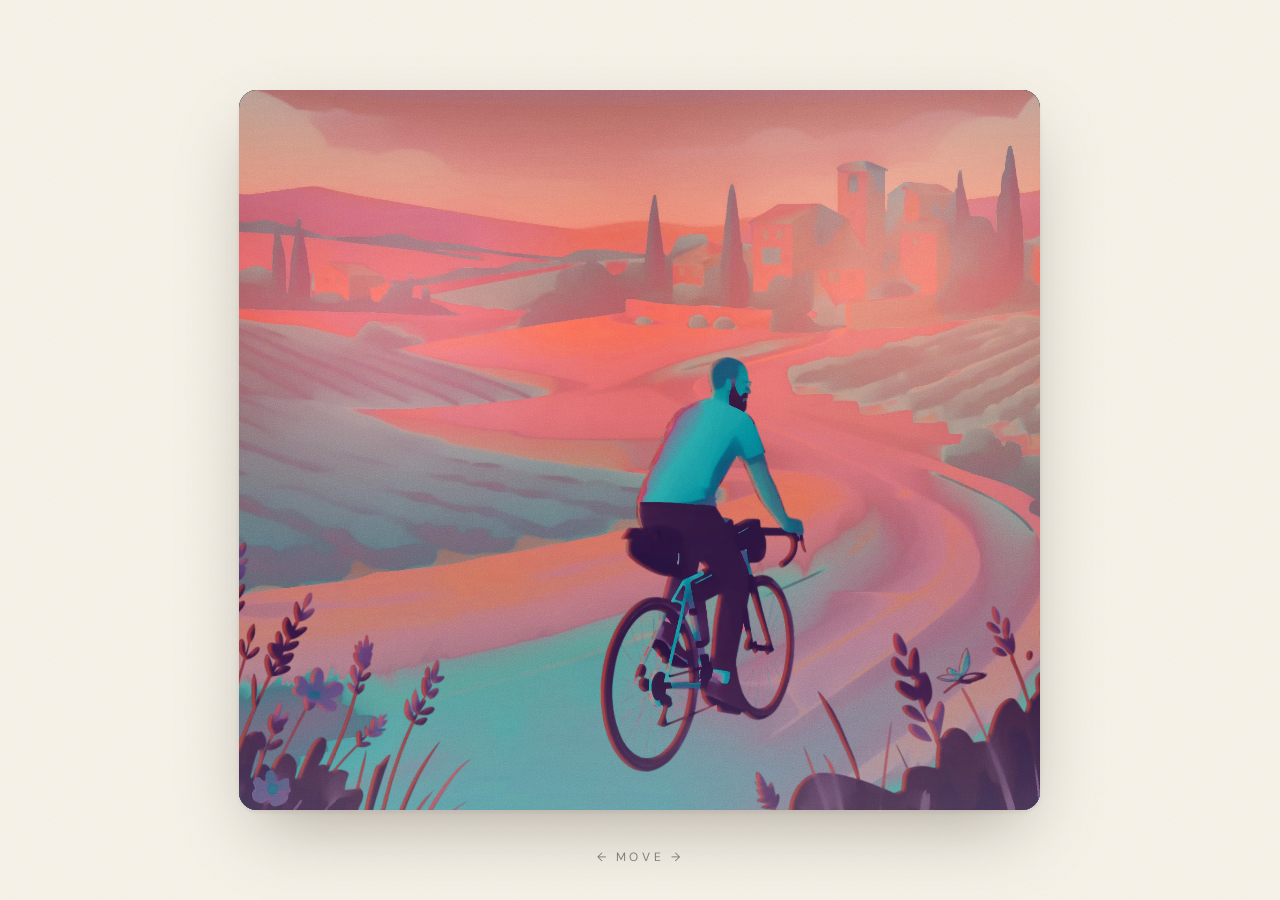
==== portrait/index.html @ 91ea27a9 "Add files via upload" ====
<!doctype html>
<html lang="en">
<head>
<meta charset="utf-8">
<meta name="viewport" content="width=device-width, initial-scale=1">
<title>My Approach · Paul Tinker</title>
<link rel="preconnect" href="https://fonts.googleapis.com">
<link rel="preconnect" href="https://fonts.gstatic.com" crossorigin>
<link href="https://fonts.googleapis.com/css2?family=DM+Serif+Text:ital@0;1&family=DM+Sans:wght@400;500;700&display=swap" rel="stylesheet">
<!-- inside the homepage timeline: switch to the embedded layout before the first paint, so the
     standalone layout never flashes up on load -->
<script>try { if (window.parent !== window) document.documentElement.classList.add('is-embedded'); } catch (e) { document.documentElement.classList.add('is-embedded'); }</script>
<link rel="stylesheet" href="style.css?v=14">
</head>
<body>
<main class="portrait" id="portrait" style="--mix:1">

  <!-- Phones get two flat pictures instead of the interactive frame -->
  <figure class="flat flat--desk">
    <picture>
      <source type="image/avif" srcset="img/flat-desk.avif?v=3">
      <source type="image/webp" srcset="img/flat-desk.webp?v=3">
      <img src="img/flat-desk.jpg?v=3" width="900" height="809" alt="Paul at his desk, working on a laptop" loading="lazy" decoding="async">
    </picture>
  </figure>

  <div class="frame" id="frame">
    <div class="tilt" id="tilt">
      <!-- Left: at the desk -->
      <div class="scene scene--desk" id="desk">
        <div class="layer" data-key="desk-bg" data-depth="0.35" style="left:-9.529%;top:-5.0%;width:119.058%;height:110.0%">
          <picture>
            <source type="image/avif" srcset="img/desk-bg.avif">
            <source type="image/webp" srcset="img/desk-bg.webp">
            <img src="img/desk-bg.jpg" width="1780" height="1478" alt="" loading="lazy" decoding="async">
          </picture>
        </div>
        <div class="layer" data-key="screens" data-depth="1" style="left:10.416%;top:6.68%;width:83.645%;height:61.658%">
          <div class="float">
          <picture>
            <source type="image/avif" srcset="img/screens.avif">
            <source type="image/webp" srcset="img/screens.webp">
            <img src="img/screens.png" width="1250" height="828" alt="" loading="lazy" decoding="async">
          </picture>
        </div>
        </div>
        <div class="layer" data-key="person" data-depth="1.7" style="left:15.291%;top:37.052%;width:69.091%;height:60.646%">
          <picture>
            <source type="image/avif" srcset="img/person.avif?v=3">
            <source type="image/webp" srcset="img/person.webp?v=3">
            <img src="img/person.png?v=3" width="1033" height="815" alt="Paul at his desk, working on a laptop" loading="lazy" decoding="async">
          </picture>
        </div>
        <div class="shade"></div>
      </div>

      <!-- Right: on the bike -->
      <div class="scene scene--bike" id="bike">
        <div class="layer" data-key="bike-bg" data-depth="0.35" style="left:-8.262%;top:-5.0%;width:116.524%;height:110.0%">
          <picture>
            <source type="image/avif" srcset="img/bike-bg.avif">
            <source type="image/webp" srcset="img/bike-bg.webp">
            <img src="img/bike-bg.jpg" width="1742" height="1478" alt="" loading="lazy" decoding="async">
          </picture>
        </div>
        <div class="layer" data-key="rider" data-depth="1.7" style="left:45%;top:37.073%;width:25.846%;height:57.583%">
          <picture>
            <source type="image/avif" srcset="img/rider.avif">
            <source type="image/webp" srcset="img/rider.webp">
            <img src="img/rider.png" width="386" height="773" alt="Paul cycling a winding road through Provence" loading="lazy" decoding="async">
          </picture>
        </div>
        <div class="layer" data-key="flowers-l" data-depth="2.8" style="left:-5.0%;top:62.312%;width:34.0%;height:41.688%">
          <picture>
            <source type="image/avif" srcset="img/flowers-l.avif">
            <source type="image/webp" srcset="img/flowers-l.webp">
            <img src="img/flowers-l.png" width="508" height="560" alt="" loading="lazy" decoding="async">
          </picture>
        </div>
        <div class="layer" data-key="flowers-r" data-depth="2.8" style="left:63.0%;top:67.028%;width:42.0%;height:36.972%">
          <picture>
            <source type="image/avif" srcset="img/flowers-r.avif">
            <source type="image/webp" srcset="img/flowers-r.webp">
            <img src="img/flowers-r.png" width="628" height="497" alt="" loading="lazy" decoding="async">
          </picture>
        </div>
        <div class="shade"></div>
      </div>

      <div class="fog" id="fog" aria-hidden="true"></div>
      <div class="haze" aria-hidden="true"></div>
      <div class="grain" aria-hidden="true"></div>
      <div class="bloom" aria-hidden="true"></div>
    </div>
  </div>

  <!-- Phones get two flat pictures instead of the interactive frame -->
  <figure class="flat flat--bike">
    <picture>
      <source type="image/avif" srcset="img/flat-bike.avif">
      <source type="image/webp" srcset="img/flat-bike.webp">
      <img src="img/flat-bike.jpg" width="900" height="809" alt="Paul cycling a winding road through Provence" loading="lazy" decoding="async">
    </picture>
  </figure>

  <p class="hint" id="hint" aria-hidden="true"><span>&larr;</span> move <span>&rarr;</span></p>
</main>
<script src="script.js?v=15"></script>
</body>
</html>
---- portrait/style.css ----
:root {
  --paper: #f7f3ea;
  --ink: #2b2a28;
  --gap: clamp(24px, 3.5vw, 64px);
  --frame-w: min(calc(100vw - 64px), calc(80vh * 1300 / 1168), 1000px);
  --radius: 18px;
  --mix: 0; /* 0 = desk in focus, 1 = bike in focus (set by script.js) */
}

* { box-sizing: border-box; }

html, body {
  margin: 0;
  height: 100%;
  background: var(--paper);
  color: var(--ink);
  font-family: "DM Sans", Helvetica, Arial, sans-serif;
  overflow: hidden;
}

/* faint paper grain */
body::before {
  content: "";
  position: fixed;
  inset: 0;
  pointer-events: none;
  opacity: .35;
  background-image: url("data:image/svg+xml;utf8,<svg xmlns='http://www.w3.org/2000/svg' width='160' height='160'><filter id='n'><feTurbulence type='fractalNoise' baseFrequency='.9' numOctaves='2' stitchTiles='stitch'/><feColorMatrix values='0 0 0 0 0.45  0 0 0 0 0.4  0 0 0 0 0.3  0 0 0 .18 0'/></filter><rect width='100%' height='100%' filter='url(%23n)'/></svg>");
}

/* Layout: the framed picture, centred (the paultinker Approach panel supplies the text) */
.portrait {
  position: relative;
  height: 100%;
  display: grid;
  grid-template-columns: 1fr;
  justify-items: center;
  align-items: center;
  gap: var(--gap);
  padding-inline: 16px;
  touch-action: pan-y;
  cursor: ew-resize;
}

.frame {
  position: relative;
  width: var(--frame-w);
  aspect-ratio: 1300 / 1168;
  perspective: 1400px;
}

.tilt {
  position: absolute;
  inset: 0;
  border-radius: var(--radius);
  overflow: hidden;
  transform-style: preserve-3d;
  will-change: transform;
  box-shadow:
    0 2px 4px rgba(40, 30, 20, .08),
    0 30px 70px -20px rgba(40, 30, 20, .35);
  background: #1d1f33;
}

.scene {
  position: absolute;
  inset: 0;
  overflow: hidden;
}

/* The bike scene sits on top and is revealed through a soft diagonal mask.
   --a / --b are pixel stops computed in script.js. */
.scene--bike {
  -webkit-mask-image: linear-gradient(var(--angle, 102deg), transparent var(--a, 100%), #000 var(--b, 100%));
          mask-image: linear-gradient(var(--angle, 102deg), transparent var(--a, 100%), #000 var(--b, 100%));
}

.layer {
  position: absolute;
  will-change: transform;
  pointer-events: none;
}
.layer picture, .layer img,
.layer .float, .layer .drone {
  display: block;
  width: 100%;
  height: 100%;
}
.layer img { object-fit: fill; }
/* pre-blurred copy (added by script.js) under the sharp picture; it overhangs the layer by its margin */
.layer picture { position: relative; will-change: opacity; }
.layer .float { position: relative; }
.layer img.blur { position: absolute; display: block; max-width: none; pointer-events: none; will-change: opacity; }

/* Foreground flowers sway a little, rooted at the bottom */
.layer[data-depth="2.8"] img { transform-origin: 50% 100%; animation: sway 6.5s ease-in-out infinite; }
.layer[data-depth="2.8"]:nth-last-child(2) img { animation-duration: 7.7s; animation-delay: -2s; }
@keyframes sway { 0%,100% { transform: rotate(-0.8deg); } 50% { transform: rotate(0.9deg); } }

/* The holographic screens drift very gently */
.float { animation: float 9s ease-in-out infinite; }
@keyframes float { 0%,100% { transform: translateY(-0.6%); } 50% { transform: translateY(0.8%); } }

/* Drone hovers on the spot: bob, sway and tilt on different periods */
.drone { animation: hover-y 3.4s ease-in-out infinite; }
.drone picture { animation: hover-x 7.3s ease-in-out infinite; }
.drone img { animation: hover-tilt 4.1s ease-in-out infinite; transform-origin: 50% 45%; }
@keyframes hover-y    { 0%,100% { transform: translateY(-7%); } 50% { transform: translateY(7%); } }
@keyframes hover-x    { 0%,100% { transform: translateX(-2.5%); } 50% { transform: translateX(2.5%); } }
@keyframes hover-tilt { 0%,100% { transform: rotate(-2deg); } 50% { transform: rotate(1.6deg); } }

/* The scene out of focus drops into a cool indigo "night" version, so the
   sliver reads as a hint and the reveal feels like light switching on. */
.shade {
  position: absolute;
  inset: 0;
  pointer-events: none;
  background: #2b2c6e;
  mix-blend-mode: multiply;
}
.scene--desk .shade { opacity: calc(var(--mix) * .85); }
.scene--bike .shade { opacity: calc((1 - var(--mix)) * .85); }

/* Glowing diagonal light where the two scenes meet */
.seam {
  position: absolute;
  inset: 0;
  pointer-events: none;
  mix-blend-mode: screen;
  background: linear-gradient(var(--angle, 100deg),
    transparent calc(var(--s, 0px) - 90px),
    rgba(255, 236, 200, .07) calc(var(--s, 0px) - 30px),
    rgba(255, 246, 225, .35) calc(var(--s, 0px) - 3px),
    rgba(255, 255, 250, 1) calc(var(--s, 0px) - 1px),
    rgba(255, 255, 250, 1) calc(var(--s, 0px) + 1px),
    rgba(200, 220, 255, .30) calc(var(--s, 0px) + 3px),
    rgba(200, 220, 255, .06) calc(var(--s, 0px) + 30px),
    transparent calc(var(--s, 0px) + 90px));
}

/* Low haze along the ground */
.haze {
  position: absolute;
  inset: 0;
  pointer-events: none;
  background: linear-gradient(to top, rgba(250, 244, 230, .16), rgba(250, 244, 230, 0) 22%);
}

/* On load the frame fades up from white, like an exposure bloom */
.bloom {
  position: absolute;
  inset: 0;
  pointer-events: none;
  background: #fffaf0;
  animation: bloom 1.8s cubic-bezier(.3, 0, .2, 1) .15s both;
}
@keyframes bloom { from { opacity: 1; } to { opacity: 0; visibility: hidden; } }

/* Fine film grain over both scenes so the layers sit together */
.grain {
  position: absolute;
  inset: 0;
  pointer-events: none;
  opacity: .22;
  mix-blend-mode: overlay;
  background-image: url("data:image/svg+xml;utf8,<svg xmlns='http://www.w3.org/2000/svg' width='220' height='220'><filter id='g'><feTurbulence type='fractalNoise' baseFrequency='1.1' numOctaves='2' stitchTiles='stitch'/><feColorMatrix type='saturate' values='0'/></filter><rect width='100%' height='100%' filter='url(%23g)'/></svg>");
}

.sparks {
  position: absolute;
  inset: 0;
  width: 100%;
  height: 100%;
  pointer-events: none;
  mix-blend-mode: screen;
}

/* Layered mode: each layer gets its own full-frame slot with its own diagonal mask */
.slot {
  position: absolute;
  inset: 0;
  pointer-events: none;
  -webkit-mask-image: linear-gradient(var(--angle, 100deg), var(--c0, transparent) var(--a, 100%), var(--c1, #000) var(--b, 100%));
          mask-image: linear-gradient(var(--angle, 100deg), var(--c0, transparent) var(--a, 100%), var(--c1, #000) var(--b, 100%));
}
.slot--desk { --c0: #000; --c1: transparent; }
/* Warm light on the freshly revealed strip of landscape: a crisp diagonal edge
   trails behind the line, like the dark shade on the desk side, then fades */
.sun {
  position: absolute;
  inset: 0;
  pointer-events: none;
  mix-blend-mode: screen;
  opacity: 0;
  background: linear-gradient(var(--angle, 100deg),
    rgba(255, 196, 120, .42) var(--a, -100%),
    transparent var(--b, -100%));
}

.hint {
  position: absolute;
  bottom: max(14px, calc((100vh - var(--frame-w) * 1168 / 1300) / 4 - 10px));
  left: 50%;
  margin: 0;
  transform: translateX(-50%);
  font-size: 12px;
  letter-spacing: .3em;
  text-transform: uppercase;
  opacity: .55;
  transition: opacity .8s;
  user-select: none;
}
.hint span { display: inline-block; animation: nudge 1.8s ease-in-out infinite; }
.hint span:last-child { animation-direction: reverse; }
.hint.is-gone { opacity: 0; }
@keyframes nudge { 0%,100% { transform: translateX(-3px); } 50% { transform: translateX(3px); } }

/* Narrow screens: the picture stacks and the page scrolls */
@media (max-width: 900px), (max-aspect-ratio: 5/4) {
  html, body { overflow: auto; height: auto; }
  .portrait {
    grid-template-columns: 1fr;
    justify-items: center;
    height: auto;
    min-height: 100%;
    padding-block: 64px 48px;
    --frame-w: min(100%, calc(70vh * 1300 / 1168));
  }
  .hint { display: none; }
}

@media (prefers-reduced-motion: reduce) {
  .bloom, .layer[data-depth="2.8"] img, .float, .drone, .drone picture, .drone img, .hint span { animation: none; }
  .bloom { display: none; }   /* without its fade-out it would sit on top as a solid cream sheet */
}


/* Phones: two flat pictures, each above its paragraph, and no interactive frame */
.flat { display: none; margin: 0; }
@media (max-width: 700px) {
  .portrait { cursor: auto; gap: 20px; padding-block: 32px 48px; }
  .frame, .hint { display: none; }
  .flat {
    display: block;
    width: 100%;
    max-width: 34rem;
    border-radius: var(--radius);
    overflow: hidden;
    box-shadow: 0 2px 4px rgba(40, 30, 20, .08), 0 18px 40px -12px rgba(40, 30, 20, .28);
  }
  .flat img { display: block; width: 100%; height: auto; }
  .flat--bike { margin-top: 28px; }
}

/* ── v3: misty focus-pull instead of the diagonal line ─────────────────────── */
.scene--bike { -webkit-mask-image: none; mask-image: none; }
.shade { display: none; }
.layer { transform-origin: 50% 60%; will-change: transform, opacity; }
.tilt { background: #10203a; }

/* soft fields of colour that swell between the two scenes and drift slowly */
.fog {
  position: absolute;
  inset: -15%;
  pointer-events: none;
  opacity: .12;
  translate: var(--fx, 0) var(--fy, 0);
  background:
    radial-gradient(38% 30% at 30% 35%, rgba(14, 133, 147, .9), transparent 70%),
    radial-gradient(34% 28% at 70% 30%, rgba(232, 112, 92, .9), transparent 70%),
    radial-gradient(40% 34% at 55% 70%, rgba(142, 72, 112, .8), transparent 72%),
    radial-gradient(30% 24% at 20% 75%, rgba(197, 106, 144, .75), transparent 70%),
    radial-gradient(26% 20% at 82% 72%, rgba(190, 73, 80, .7), transparent 70%);
  filter: blur(30px);
  will-change: translate, opacity;   /* its own layer, so drifting it never re-blurs it */
  mix-blend-mode: screen;
}
/* warmer, fuller grain like the painted reference */
.grain { opacity: .28; }

/* Inside the paultinker timeline (Approach panel): the panel shows the title and the text
   (bottom left, like every other panel) and the frame sits centred,
   sized to clear that text block. The homepage nav takes the hint's place. */
.is-embedded .hint { display: none; }
.is-embedded .portrait { grid-template-columns: 1fr; justify-items: center; }
/* centred on the page; the panel narrows its bottom-left text to fit beside it */
.is-embedded { --frame-w: min(calc(68vh * 1300 / 1168), 1000px); }

/* Inside the timeline on a tall screen (portrait tablets/monitors): the frame fits the space between
   the panel's title and its text (--bt / --bb, measured by script.js) instead of sitting centred */
@media (min-width: 701px) and (orientation: portrait) {
  /* (beats the standalone page's scrolling layout for narrow/tall screens above) */
  .is-embedded, .is-embedded body { overflow: hidden; height: 100%; }
  .is-embedded .portrait {
    height: 100%;
    min-height: 0;
    padding-block: var(--bt, 120px) var(--bb, 360px);
    --frame-w: min(calc(100vw - 64px), calc((100vh - var(--bt, 120px) - var(--bb, 360px)) * 1300 / 1168), 1000px);
  }
}

/* Inside the timeline on a narrow window (phones get a still instead, see make_stills.py): the two
   flat pictures as overlapping prints, desk top-left and bike over its bottom-right corner, fitted
   between the panel's title and text. script.js sets --bt / --bb (space taken by the title above
   and the text + nav below). Same geometry as the phone still: bike at 55% across, 64% down. */
@media (max-width: 700px) {
  .is-embedded {
    --avail: calc(100vh - var(--bt, 96px) - var(--bb, 340px));
    --w: min(calc((100vw - 40px) / 1.55), calc(var(--avail) / 1.474));
    --x0: calc((100vw - 1.55 * var(--w)) / 2);
    --y0: calc(var(--bt, 96px) + (var(--avail) - 1.474 * var(--w)) / 2);
  }
  /* (beats the standalone page's scrolling layout: here the page must keep the frame's full height,
     or the absolutely placed pictures are clipped away) */
  .is-embedded, .is-embedded body { overflow: hidden; height: 100%; }
  .is-embedded .portrait { display: block; padding: 0; height: 100%; min-height: 0; }
  .is-embedded .flat { position: absolute; margin: 0; max-width: none; width: var(--w); }
  .is-embedded .flat--desk { left: var(--x0); top: var(--y0); }
  .is-embedded .flat--bike {
    left: calc(var(--x0) + .55 * var(--w));
    top: calc(var(--y0) + .64 * .899 * var(--w));
    z-index: 2;
    box-shadow: 0 0 0 5px var(--paper), 0 20px 44px -12px rgba(40, 30, 20, .45);
  }
}
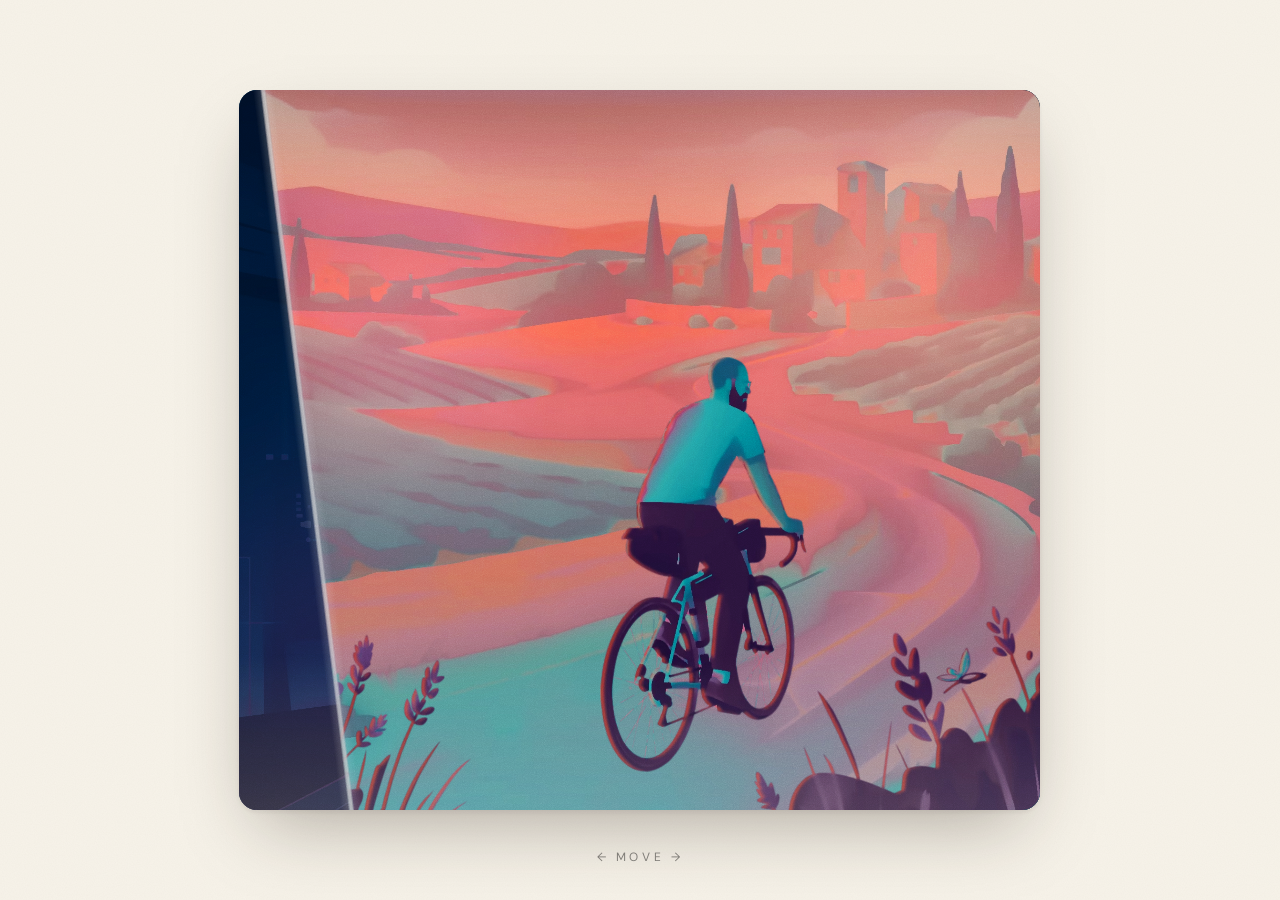
==== commit c5264b38: "Add files via upload" ====
--- a/portrait/index.html
+++ b/portrait/index.html
@@ -10,7 +10,7 @@
 <!-- inside the homepage timeline: switch to the embedded layout before the first paint, so the
      standalone layout never flashes up on load -->
 <script>try { if (window.parent !== window) document.documentElement.classList.add('is-embedded'); } catch (e) { document.documentElement.classList.add('is-embedded'); }</script>
-<link rel="stylesheet" href="style.css?v=14">
+<link rel="stylesheet" href="style.css?v=19">
 </head>
 <body>
 <main class="portrait" id="portrait" style="--mix:1">
@@ -92,6 +92,7 @@
       <div class="grain" aria-hidden="true"></div>
       <div class="bloom" aria-hidden="true"></div>
     </div>
+    <p class="swipe-cue" id="swipecue" aria-hidden="true"><span>&larr;</span> swipe <span>&rarr;</span></p>
   </div>
 
   <!-- Phones get two flat pictures instead of the interactive frame -->
@@ -105,6 +106,6 @@
 
   <p class="hint" id="hint" aria-hidden="true"><span>&larr;</span> move <span>&rarr;</span></p>
 </main>
-<script src="script.js?v=15"></script>
+<script src="script.js?v=21"></script>
 </body>
 </html>
--- a/portrait/style.css
+++ b/portrait/style.css
@@ -323,3 +323,42 @@
     box-shadow: 0 0 0 5px var(--paper), 0 20px 44px -12px rgba(40, 30, 20, .45);
   }
 }
+
+/* Touch screens inside the timeline (tablets; phones get a still): a quiet cue that the portrait
+   can be swiped, sitting just under the picture. It fades once the visitor has touched it. */
+.swipe-cue { display: none; }
+@media (min-width: 701px) {
+  .is-embedded.is-touch .swipe-cue {
+    display: block; position: absolute; left: 50%; margin: 0;
+    top: calc(100% + 14px);
+    transform: translateX(-50%);
+    font-size: 11px; letter-spacing: .32em; text-transform: uppercase; white-space: nowrap;
+    color: var(--ink); opacity: .55; transition: opacity .8s; pointer-events: none; user-select: none;
+  }
+  .is-embedded.is-touch .swipe-cue span { display: inline-block; animation: nudge 1.8s ease-in-out infinite; }
+  .is-embedded.is-touch .swipe-cue span:last-child { animation-direction: reverse; }
+  .is-embedded.is-touch .swipe-cue.is-gone { opacity: 0; }
+}
+
+/* ── 'wipe' transition (v1, set by script.js): a diagonal line of light sweeps across ────────── */
+/* each layer sits in its own full-frame slot with its own diagonal mask; desk slots invert it */
+.is-wipe .slot {
+  position: absolute; inset: 0; pointer-events: none;
+  -webkit-mask-image: linear-gradient(var(--angle, 83deg), var(--c0, transparent) var(--a, 100%), var(--c1, #000) var(--b, 100%));
+          mask-image: linear-gradient(var(--angle, 83deg), var(--c0, transparent) var(--a, 100%), var(--c1, #000) var(--b, 100%));
+}
+.is-wipe .slot--desk { --c0: #000; --c1: transparent; }
+/* the out-of-focus scene drops into a cool indigo "night"; the mist fog isn't used here */
+.is-wipe .shade { display: block; }
+.is-wipe .fog { display: none; }
+/* the bright line itself */
+.is-wipe .seam {
+  position: absolute; inset: 0; pointer-events: none; mix-blend-mode: screen;
+  background: linear-gradient(var(--angle, 83deg),
+    transparent calc(var(--s, 0px) - 10px),
+    rgba(255, 246, 225, .25) calc(var(--s, 0px) - 3px),
+    rgba(255, 255, 250, 1) calc(var(--s, 0px) - 1px),
+    rgba(255, 255, 250, 1) calc(var(--s, 0px) + 1px),
+    rgba(200, 220, 255, .22) calc(var(--s, 0px) + 3px),
+    transparent calc(var(--s, 0px) + 10px));
+}
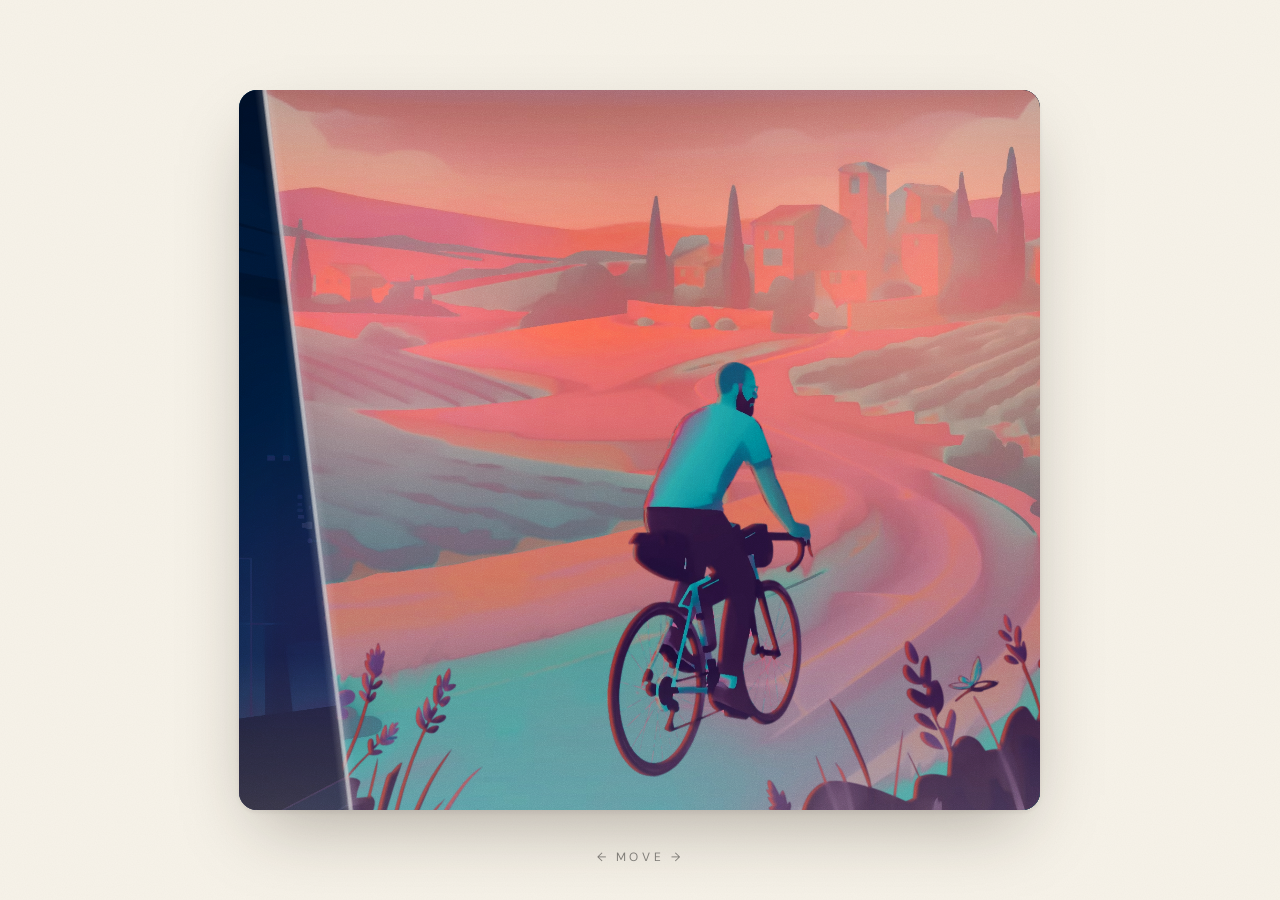
==== commit a68b4615: "Add files via upload" ====
--- a/portrait/index.html
+++ b/portrait/index.html
@@ -10,7 +10,7 @@
 <!-- inside the homepage timeline: switch to the embedded layout before the first paint, so the
      standalone layout never flashes up on load -->
 <script>try { if (window.parent !== window) document.documentElement.classList.add('is-embedded'); } catch (e) { document.documentElement.classList.add('is-embedded'); }</script>
-<link rel="stylesheet" href="style.css?v=19">
+<link rel="stylesheet" href="style.css?v=21">
 </head>
 <body>
 <main class="portrait" id="portrait" style="--mix:1">
@@ -106,6 +106,6 @@
 
   <p class="hint" id="hint" aria-hidden="true"><span>&larr;</span> move <span>&rarr;</span></p>
 </main>
-<script src="script.js?v=21"></script>
+<script src="script.js?v=22"></script>
 </body>
 </html>
--- a/portrait/style.css
+++ b/portrait/style.css
@@ -246,7 +246,6 @@
     max-width: 34rem;
     border-radius: var(--radius);
     overflow: hidden;
-    box-shadow: 0 2px 4px rgba(40, 30, 20, .08), 0 18px 40px -12px rgba(40, 30, 20, .28);
   }
   .flat img { display: block; width: 100%; height: auto; }
   .flat--bike { margin-top: 28px; }
@@ -320,7 +319,7 @@
     left: calc(var(--x0) + .55 * var(--w));
     top: calc(var(--y0) + .64 * .899 * var(--w));
     z-index: 2;
-    box-shadow: 0 0 0 5px var(--paper), 0 20px 44px -12px rgba(40, 30, 20, .45);
+    box-shadow: 0 0 0 5px var(--paper);   /* paper edge only, no drop shadow */
   }
 }
 
@@ -362,3 +361,6 @@
     rgba(200, 220, 255, .22) calc(var(--s, 0px) + 3px),
     transparent calc(var(--s, 0px) + 10px));
 }
+
+/* iPad: no save-image menu or selection on a long press over the pictures */
+.frame, .flat, img, picture, video, canvas, svg, image-slot { -webkit-touch-callout: none; -webkit-user-select: none; user-select: none; -webkit-tap-highlight-color: transparent; }
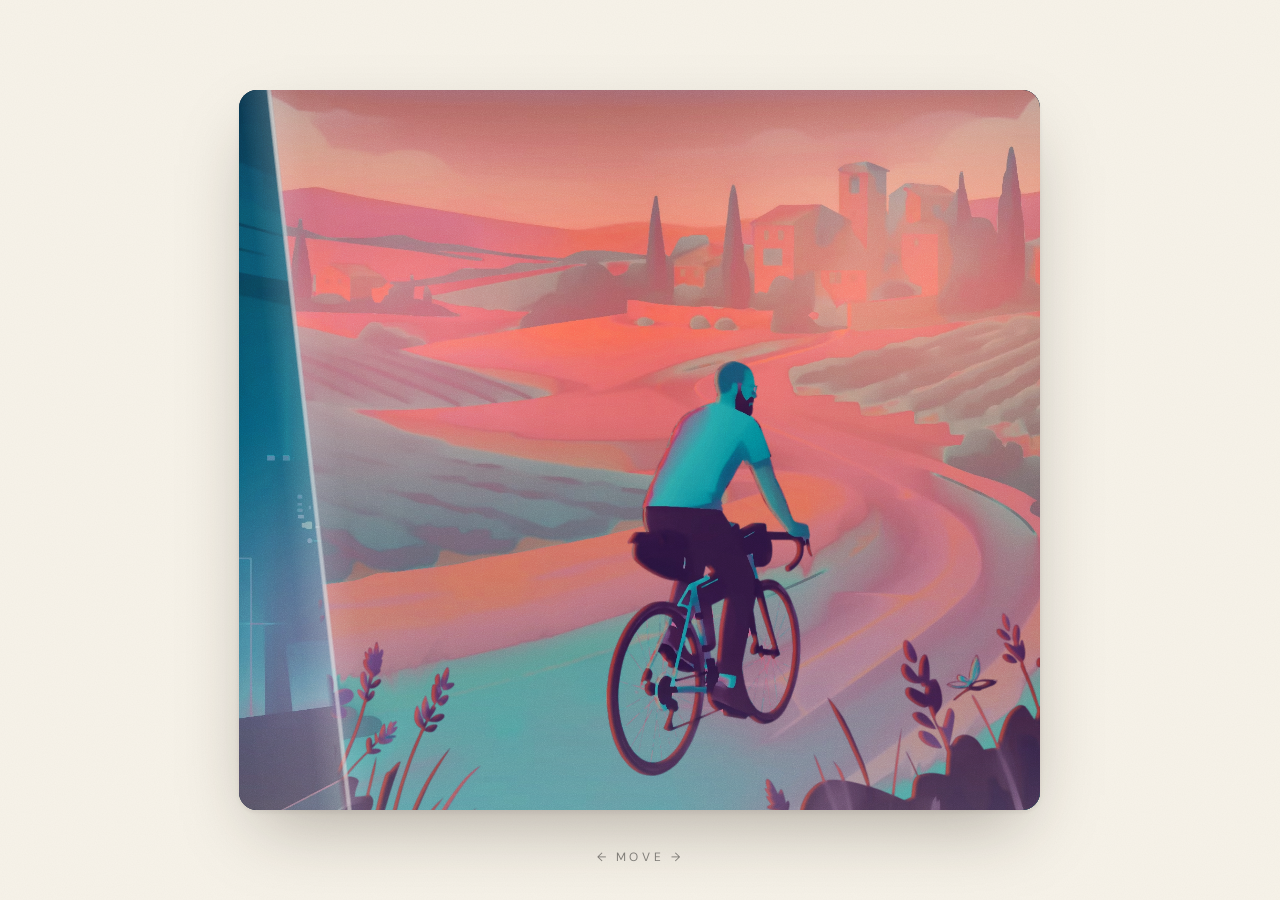
==== commit 319273e1: "Add files via upload" ====
--- a/portrait/index.html
+++ b/portrait/index.html
@@ -10,7 +10,7 @@
 <!-- inside the homepage timeline: switch to the embedded layout before the first paint, so the
      standalone layout never flashes up on load -->
 <script>try { if (window.parent !== window) document.documentElement.classList.add('is-embedded'); } catch (e) { document.documentElement.classList.add('is-embedded'); }</script>
-<link rel="stylesheet" href="style.css?v=21">
+<link rel="stylesheet" href="style.css?v=23">
 </head>
 <body>
 <main class="portrait" id="portrait" style="--mix:1">
@@ -92,7 +92,6 @@
       <div class="grain" aria-hidden="true"></div>
       <div class="bloom" aria-hidden="true"></div>
     </div>
-    <p class="swipe-cue" id="swipecue" aria-hidden="true"><span>&larr;</span> swipe <span>&rarr;</span></p>
   </div>
 
   <!-- Phones get two flat pictures instead of the interactive frame -->
@@ -106,6 +105,6 @@
 
   <p class="hint" id="hint" aria-hidden="true"><span>&larr;</span> move <span>&rarr;</span></p>
 </main>
-<script src="script.js?v=22"></script>
+<script src="script.js?v=23"></script>
 </body>
 </html>
--- a/portrait/style.css
+++ b/portrait/style.css
@@ -298,6 +298,13 @@
   }
 }
 
+/* upright tablets: a smaller picture, with more room round it */
+@media (min-width: 701px) and (max-width: 1023px) and (orientation: portrait) {
+  .is-embedded .portrait {
+    --frame-w: min(calc(100vw - 200px), calc((100vh - var(--bt, 120px) - var(--bb, 360px)) * .82 * 1300 / 1168), 1000px);
+  }
+}
+
 /* Inside the timeline on a narrow window (phones get a still instead, see make_stills.py): the two
    flat pictures as overlapping prints, desk top-left and bike over its bottom-right corner, fitted
    between the panel's title and text. script.js sets --bt / --bb (space taken by the title above
@@ -323,44 +330,5 @@
   }
 }
 
-/* Touch screens inside the timeline (tablets; phones get a still): a quiet cue that the portrait
-   can be swiped, sitting just under the picture. It fades once the visitor has touched it. */
-.swipe-cue { display: none; }
-@media (min-width: 701px) {
-  .is-embedded.is-touch .swipe-cue {
-    display: block; position: absolute; left: 50%; margin: 0;
-    top: calc(100% + 14px);
-    transform: translateX(-50%);
-    font-size: 11px; letter-spacing: .32em; text-transform: uppercase; white-space: nowrap;
-    color: var(--ink); opacity: .55; transition: opacity .8s; pointer-events: none; user-select: none;
-  }
-  .is-embedded.is-touch .swipe-cue span { display: inline-block; animation: nudge 1.8s ease-in-out infinite; }
-  .is-embedded.is-touch .swipe-cue span:last-child { animation-direction: reverse; }
-  .is-embedded.is-touch .swipe-cue.is-gone { opacity: 0; }
-}
-
-/* ── 'wipe' transition (v1, set by script.js): a diagonal line of light sweeps across ────────── */
-/* each layer sits in its own full-frame slot with its own diagonal mask; desk slots invert it */
-.is-wipe .slot {
-  position: absolute; inset: 0; pointer-events: none;
-  -webkit-mask-image: linear-gradient(var(--angle, 83deg), var(--c0, transparent) var(--a, 100%), var(--c1, #000) var(--b, 100%));
-          mask-image: linear-gradient(var(--angle, 83deg), var(--c0, transparent) var(--a, 100%), var(--c1, #000) var(--b, 100%));
-}
-.is-wipe .slot--desk { --c0: #000; --c1: transparent; }
-/* the out-of-focus scene drops into a cool indigo "night"; the mist fog isn't used here */
-.is-wipe .shade { display: block; }
-.is-wipe .fog { display: none; }
-/* the bright line itself */
-.is-wipe .seam {
-  position: absolute; inset: 0; pointer-events: none; mix-blend-mode: screen;
-  background: linear-gradient(var(--angle, 83deg),
-    transparent calc(var(--s, 0px) - 10px),
-    rgba(255, 246, 225, .25) calc(var(--s, 0px) - 3px),
-    rgba(255, 255, 250, 1) calc(var(--s, 0px) - 1px),
-    rgba(255, 255, 250, 1) calc(var(--s, 0px) + 1px),
-    rgba(200, 220, 255, .22) calc(var(--s, 0px) + 3px),
-    transparent calc(var(--s, 0px) + 10px));
-}
-
 /* iPad: no save-image menu or selection on a long press over the pictures */
 .frame, .flat, img, picture, video, canvas, svg, image-slot { -webkit-touch-callout: none; -webkit-user-select: none; user-select: none; -webkit-tap-highlight-color: transparent; }
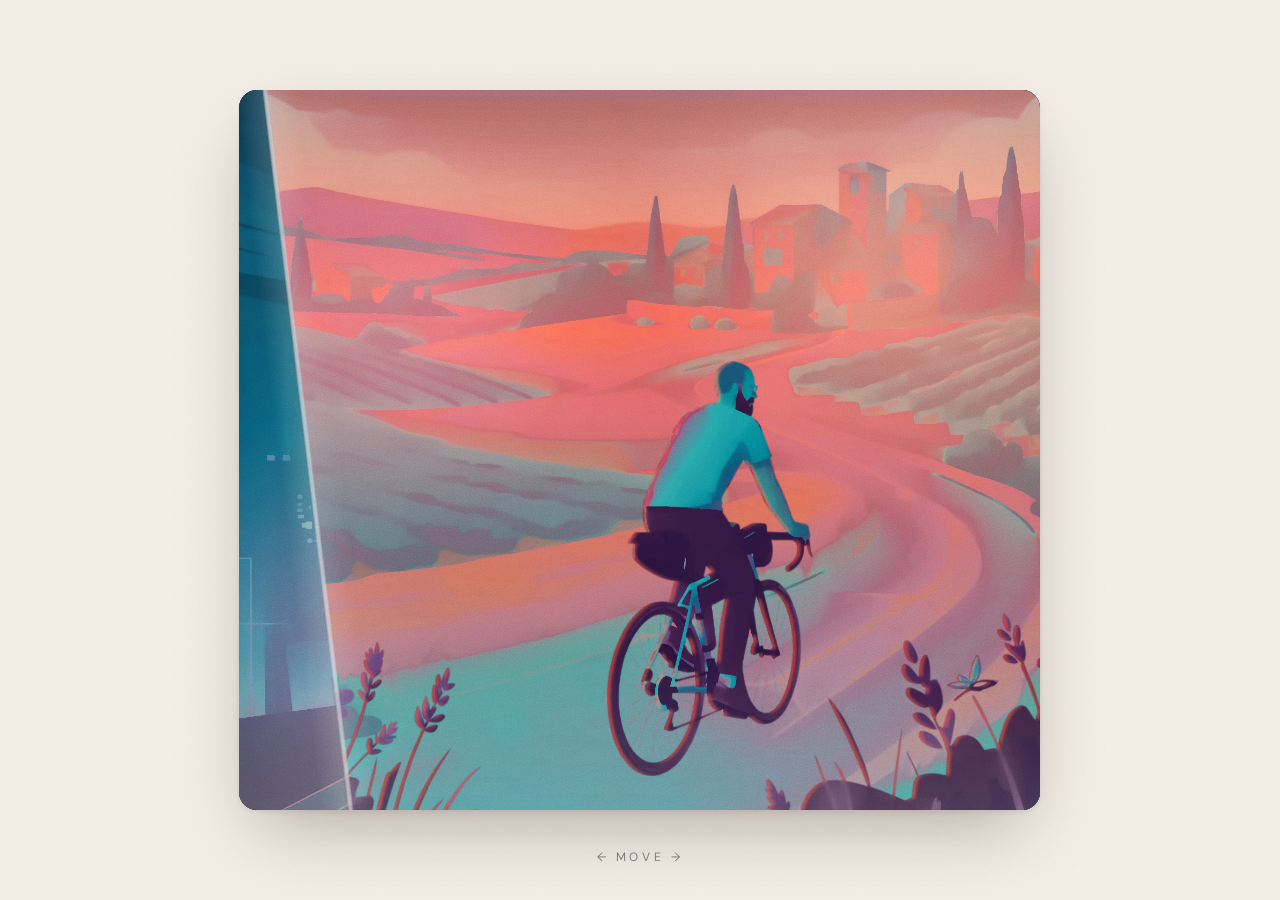
==== commit a6c2e62c: "Add files via upload" ====
--- a/portrait/index.html
+++ b/portrait/index.html
@@ -10,7 +10,7 @@
 <!-- inside the homepage timeline: switch to the embedded layout before the first paint, so the
      standalone layout never flashes up on load -->
 <script>try { if (window.parent !== window) document.documentElement.classList.add('is-embedded'); } catch (e) { document.documentElement.classList.add('is-embedded'); }</script>
-<link rel="stylesheet" href="style.css?v=23">
+<link rel="stylesheet" href="style.css?v=24">
 </head>
 <body>
 <main class="portrait" id="portrait" style="--mix:1">
--- a/portrait/style.css
+++ b/portrait/style.css
@@ -1,5 +1,5 @@
 :root {
-  --paper: #f7f3ea;
+  --paper: #f5f0e8;   /* solid cream, same as the Approach panel and browser bar */
   --ink: #2b2a28;
   --gap: clamp(24px, 3.5vw, 64px);
   --frame-w: min(calc(100vw - 64px), calc(80vh * 1300 / 1168), 1000px);
@@ -332,3 +332,6 @@
 
 /* iPad: no save-image menu or selection on a long press over the pictures */
 .frame, .flat, img, picture, video, canvas, svg, image-slot { -webkit-touch-callout: none; -webkit-user-select: none; user-select: none; -webkit-tap-highlight-color: transparent; }
+
+/* inside the timeline: a plain solid cream, no paper grain, so it matches the panel and the browser bar */
+.is-embedded body::before { display:none; }
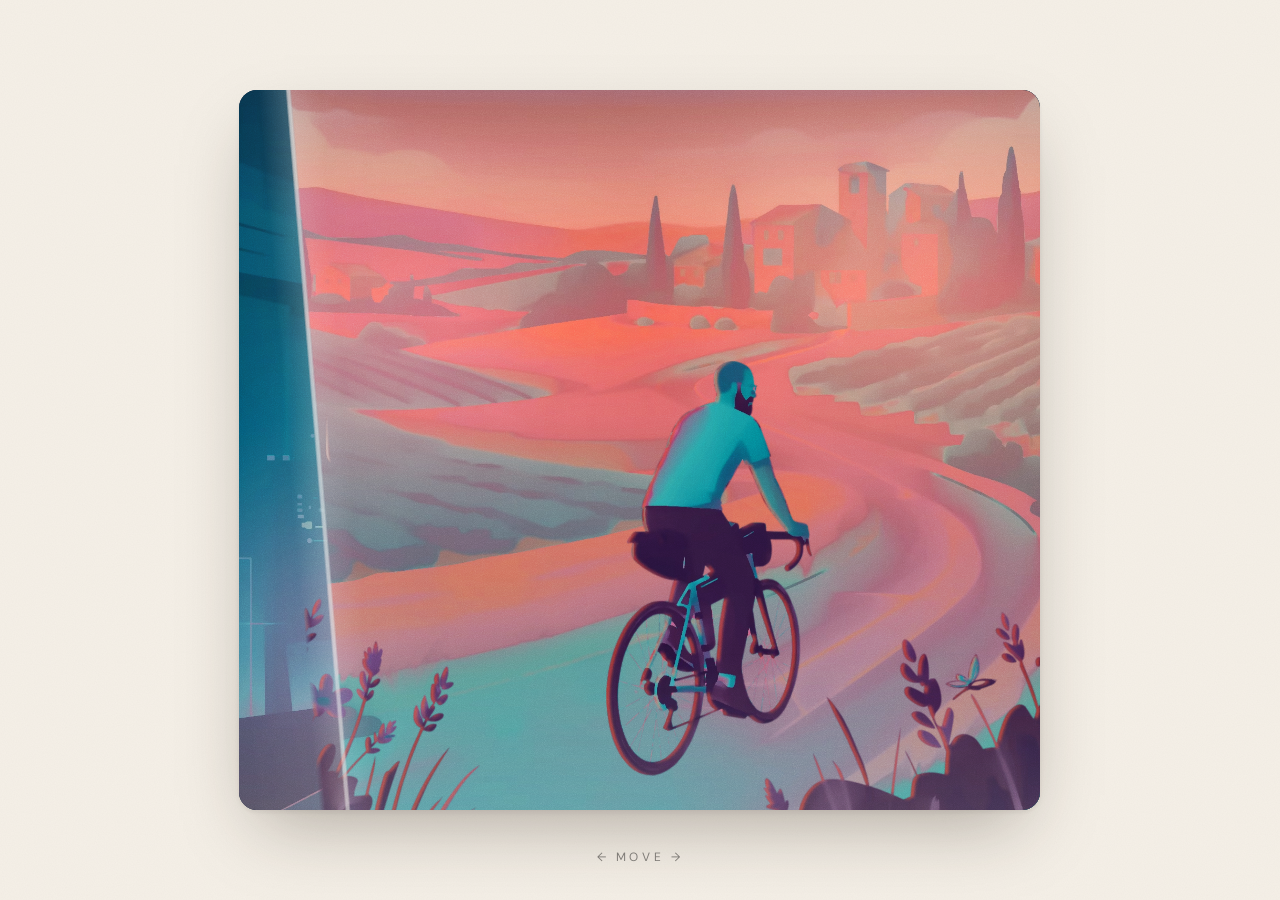
==== commit 49e27a63: "Add files via upload" ====
--- a/portrait/index.html
+++ b/portrait/index.html
@@ -10,7 +10,7 @@
 <!-- inside the homepage timeline: switch to the embedded layout before the first paint, so the
      standalone layout never flashes up on load -->
 <script>try { if (window.parent !== window) document.documentElement.classList.add('is-embedded'); } catch (e) { document.documentElement.classList.add('is-embedded'); }</script>
-<link rel="stylesheet" href="style.css?v=24">
+<link rel="stylesheet" href="style.css?v=25">
 </head>
 <body>
 <main class="portrait" id="portrait" style="--mix:1">
--- a/portrait/style.css
+++ b/portrait/style.css
@@ -287,7 +287,7 @@
 
 /* Inside the timeline on a tall screen (portrait tablets/monitors): the frame fits the space between
    the panel's title and its text (--bt / --bb, measured by script.js) instead of sitting centred */
-@media (min-width: 701px) and (orientation: portrait) {
+@media (min-width: 701px) and (orientation: portrait), (min-width: 701px) and (max-width: 1024px) and (orientation: landscape) and (min-height: 501px) and (max-aspect-ratio: 5/4) {
   /* (beats the standalone page's scrolling layout for narrow/tall screens above) */
   .is-embedded, .is-embedded body { overflow: hidden; height: 100%; }
   .is-embedded .portrait {
@@ -299,7 +299,7 @@
 }
 
 /* upright tablets: a smaller picture, with more room round it */
-@media (min-width: 701px) and (max-width: 1023px) and (orientation: portrait) {
+@media (min-width: 701px) and (max-width: 1023px) and (orientation: portrait), (min-width: 701px) and (max-width: 1023px) and (orientation: landscape) and (min-height: 501px) and (max-aspect-ratio: 5/4) {
   .is-embedded .portrait {
     --frame-w: min(calc(100vw - 200px), calc((100vh - var(--bt, 120px) - var(--bb, 360px)) * .82 * 1300 / 1168), 1000px);
   }
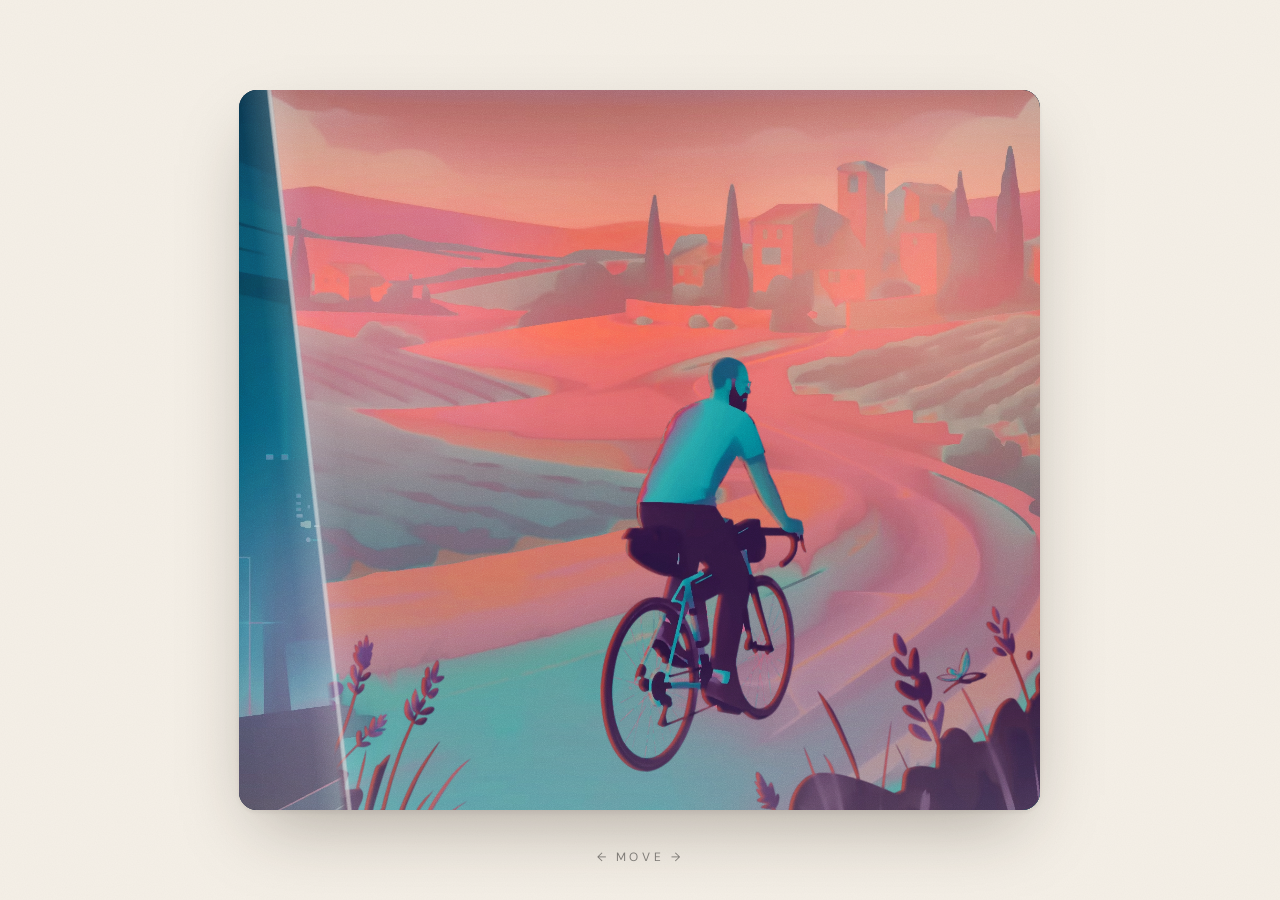
==== commit ce668be3: "Add files via upload" ====
--- a/portrait/index.html
+++ b/portrait/index.html
@@ -10,7 +10,7 @@
 <!-- inside the homepage timeline: switch to the embedded layout before the first paint, so the
      standalone layout never flashes up on load -->
 <script>try { if (window.parent !== window) document.documentElement.classList.add('is-embedded'); } catch (e) { document.documentElement.classList.add('is-embedded'); }</script>
-<link rel="stylesheet" href="style.css?v=25">
+<link rel="stylesheet" href="style.css?v=27">
 </head>
 <body>
 <main class="portrait" id="portrait" style="--mix:1">
--- a/portrait/style.css
+++ b/portrait/style.css
@@ -283,11 +283,20 @@
 .is-embedded .hint { display: none; }
 .is-embedded .portrait { grid-template-columns: 1fr; justify-items: center; }
 /* centred on the page; the panel narrows its bottom-left text to fit beside it */
-.is-embedded { --frame-w: min(calc(68vh * 1300 / 1168), 1000px); }
+.is-embedded { --frame-w: min(calc(68vh * 1300 / 1168), 1000px, calc(100vw - 640px)); }   /* 320px each side for the text */
+/* see-through, so the homepage's own background colour fades in behind it while only the frame slides */
+.is-embedded, .is-embedded body { background: transparent; }
+.is-embedded body::before { display: none; }
+/* near-square monitors (e.g. 1280x1024): undo the standalone page's stacked, scrolling layout above,
+   so the frame stays centred and sized to leave room for the text */
+@media (min-width: 1060px) and (orientation: landscape) and (max-aspect-ratio: 5/4) {
+  .is-embedded, .is-embedded body { overflow: hidden; height: 100%; }
+  .is-embedded .portrait { height: 100%; min-height: 0; padding-block: 0; --frame-w: min(calc(68vh * 1300 / 1168), 1000px, calc(100vw - 640px)); }
+}
 
 /* Inside the timeline on a tall screen (portrait tablets/monitors): the frame fits the space between
    the panel's title and its text (--bt / --bb, measured by script.js) instead of sitting centred */
-@media (min-width: 701px) and (orientation: portrait), (min-width: 701px) and (max-width: 1024px) and (orientation: landscape) and (min-height: 501px) and (max-aspect-ratio: 5/4) {
+@media (min-width: 701px) and (orientation: portrait), (min-width: 701px) and (max-width: 1059px) and (orientation: landscape) and (min-height: 501px) {
   /* (beats the standalone page's scrolling layout for narrow/tall screens above) */
   .is-embedded, .is-embedded body { overflow: hidden; height: 100%; }
   .is-embedded .portrait {
